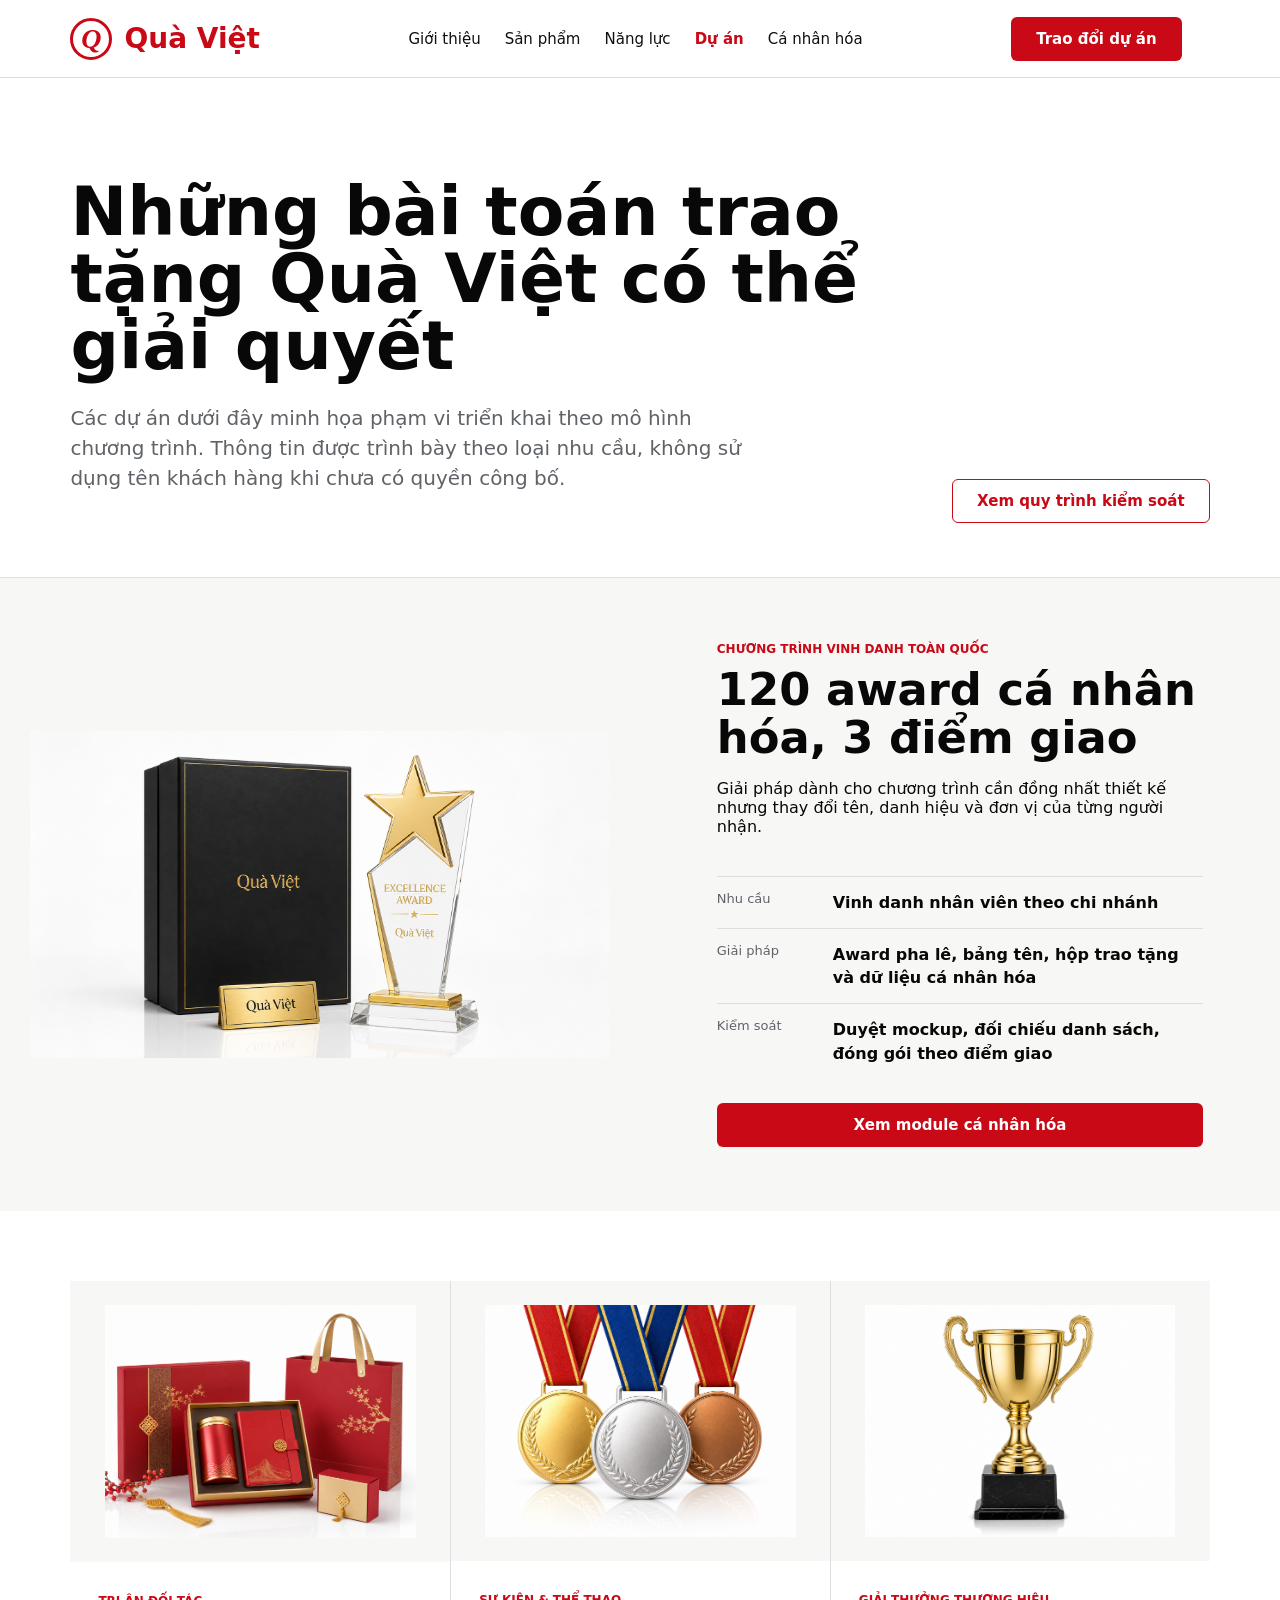
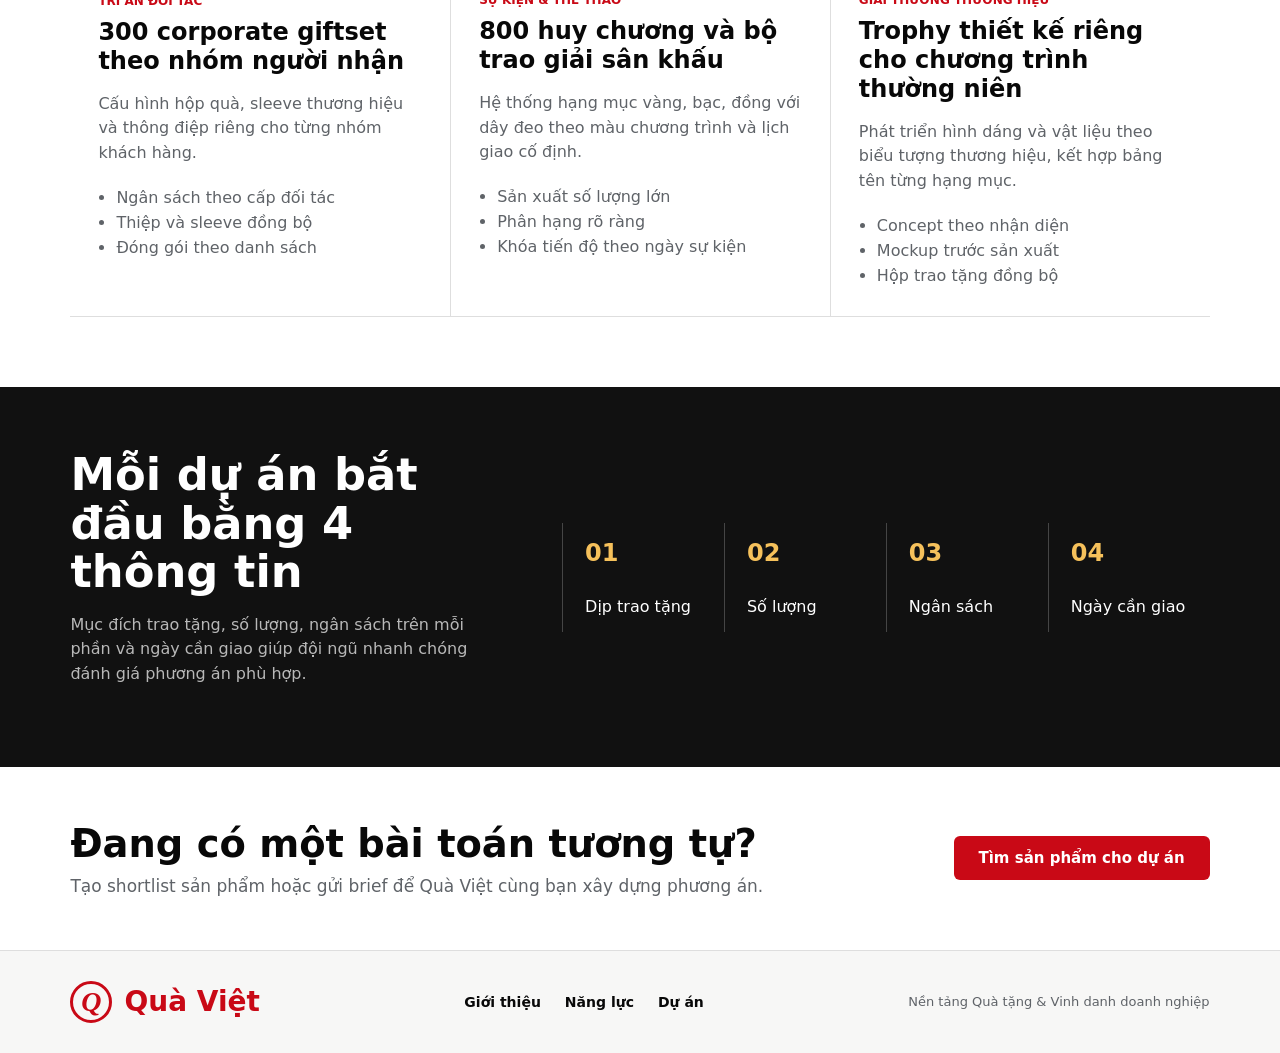
==== du-an.html @ 96c8cc63 "Launch QuaViet gift and recognition platform" ====
<!doctype html>
<html lang="vi">
  <head>
    <meta charset="UTF-8" />
    <meta name="viewport" content="width=device-width, initial-scale=1.0" />
    <title>Dự án tiêu biểu | Quà Việt</title>
    <meta name="description" content="Các mô hình dự án quà tặng và vinh danh doanh nghiệp được Quà Việt hỗ trợ từ lựa chọn sản phẩm đến cá nhân hóa và giao hàng." />
    <link rel="stylesheet" href="styles.css" />
  </head>
  <body>
    <header class="site-header brand-page-header">
      <a class="brand" href="index.html" aria-label="Trang chủ Quà Việt"><span class="brand-mark">Q</span><span>Quà Việt</span></a>
      <nav class="nav-links" aria-label="Điều hướng chính"><a href="gioi-thieu.html">Giới thiệu</a><a href="index.html#products">Sản phẩm</a><a href="nang-luc.html">Năng lực</a><a class="active" href="du-an.html">Dự án</a><a href="index.html#personalize">Cá nhân hóa</a></nav>
      <div class="header-actions"><a class="button button-primary" href="index.html#products">Trao đổi dự án</a></div>
      <button class="menu-button" type="button" aria-label="Mở menu"><span></span><span></span><span></span></button>
    </header>

    <main class="brand-page">
      <section class="projects-hero"><div><h1>Những bài toán trao tặng Quà Việt có thể giải quyết</h1><p>Các dự án dưới đây minh họa phạm vi triển khai theo mô hình chương trình. Thông tin được trình bày theo loại nhu cầu, không sử dụng tên khách hàng khi chưa có quyền công bố.</p></div><a class="button button-outline" href="nang-luc.html">Xem quy trình kiểm soát</a></section>

      <section class="featured-project">
        <div class="featured-project-media"><img src="assets/quaviet-recognition-award.png" alt="Award và giftset cho chương trình vinh danh" /></div>
        <div class="featured-project-copy"><span>Chương trình vinh danh toàn quốc</span><h2>120 award cá nhân hóa, 3 điểm giao</h2><p>Giải pháp dành cho chương trình cần đồng nhất thiết kế nhưng thay đổi tên, danh hiệu và đơn vị của từng người nhận.</p><dl><div><dt>Nhu cầu</dt><dd>Vinh danh nhân viên theo chi nhánh</dd></div><div><dt>Giải pháp</dt><dd>Award pha lê, bảng tên, hộp trao tặng và dữ liệu cá nhân hóa</dd></div><div><dt>Kiểm soát</dt><dd>Duyệt mockup, đối chiếu danh sách, đóng gói theo điểm giao</dd></div></dl><a class="button button-primary" href="index.html#personalize">Xem module cá nhân hóa</a></div>
      </section>

      <section class="project-cases">
        <article><img src="assets/product-tet-giftset.png" alt="Corporate giftset Quà Việt" /><div><span>Tri ân đối tác</span><h3>300 corporate giftset theo nhóm người nhận</h3><p>Cấu hình hộp quà, sleeve thương hiệu và thông điệp riêng cho từng nhóm khách hàng.</p><ul><li>Ngân sách theo cấp đối tác</li><li>Thiệp và sleeve đồng bộ</li><li>Đóng gói theo danh sách</li></ul></div></article>
        <article><img src="assets/product-medals.png" alt="Huy chương sự kiện Quà Việt" /><div><span>Sự kiện &amp; thể thao</span><h3>800 huy chương và bộ trao giải sân khấu</h3><p>Hệ thống hạng mục vàng, bạc, đồng với dây đeo theo màu chương trình và lịch giao cố định.</p><ul><li>Sản xuất số lượng lớn</li><li>Phân hạng rõ ràng</li><li>Khóa tiến độ theo ngày sự kiện</li></ul></div></article>
        <article><img src="assets/product-trophy.png" alt="Trophy thiết kế theo thương hiệu" /><div><span>Giải thưởng thương hiệu</span><h3>Trophy thiết kế riêng cho chương trình thường niên</h3><p>Phát triển hình dáng và vật liệu theo biểu tượng thương hiệu, kết hợp bảng tên từng hạng mục.</p><ul><li>Concept theo nhận diện</li><li>Mockup trước sản xuất</li><li>Hộp trao tặng đồng bộ</li></ul></div></article>
      </section>

      <section class="project-method"><div><h2>Mỗi dự án bắt đầu bằng 4 thông tin</h2><p>Mục đích trao tặng, số lượng, ngân sách trên mỗi phần và ngày cần giao giúp đội ngũ nhanh chóng đánh giá phương án phù hợp.</p></div><ol><li><strong>01</strong><span>Dịp trao tặng</span></li><li><strong>02</strong><span>Số lượng</span></li><li><strong>03</strong><span>Ngân sách</span></li><li><strong>04</strong><span>Ngày cần giao</span></li></ol></section>
      <section class="trust-cta"><div><h2>Đang có một bài toán tương tự?</h2><p>Tạo shortlist sản phẩm hoặc gửi brief để Quà Việt cùng bạn xây dựng phương án.</p></div><a class="button button-primary" href="index.html#products">Tìm sản phẩm cho dự án</a></section>
    </main>
    <footer class="brand-footer"><a class="brand" href="index.html"><span class="brand-mark">Q</span><span>Quà Việt</span></a><div><a href="gioi-thieu.html">Giới thiệu</a><a href="nang-luc.html">Năng lực</a><a href="du-an.html">Dự án</a></div><span>Nền tảng Quà tặng &amp; Vinh danh doanh nghiệp</span></footer>
    <script src="brand-pages.js"></script>
  </body>
</html>
---- styles.css ----
:root {
  --bg: #ffffff;
  --surface: #ffffff;
  --surface-soft: #f7f7f6;
  --ink: #080808;
  --muted: #5f6368;
  --line: #dedede;
  --line-strong: #cfcfcf;
  --red: #c90916;
  --red-dark: #a90712;
  --red-soft: #fff0f1;
  --gold: #c89327;
  --gold-soft: #fff5da;
  --shadow: 0 20px 60px rgba(21, 18, 15, 0.08);
  --radius: 8px;
  --font: Inter, ui-sans-serif, system-ui, -apple-system, BlinkMacSystemFont, "Segoe UI", sans-serif;
}

* {
  box-sizing: border-box;
}

html {
  scroll-behavior: smooth;
}

body {
  margin: 0;
  background: var(--bg);
  color: var(--ink);
  font-family: var(--font);
  overflow-x: hidden;
}

main,
section,
img {
  max-width: 100%;
}

section {
  scroll-margin-top: 92px;
}

button,
input,
select,
textarea {
  font: inherit;
}

button {
  cursor: pointer;
}

a {
  color: inherit;
  text-decoration: none;
}

svg {
  width: 20px;
  height: 20px;
  fill: none;
  stroke: currentColor;
  stroke-linecap: round;
  stroke-linejoin: round;
  stroke-width: 1.8;
}

.site-header {
  align-items: center;
  background: rgba(255, 255, 255, 0.94);
  border-bottom: 1px solid var(--line);
  display: grid;
  gap: 28px;
  grid-template-columns: auto 1fr auto auto;
  left: 0;
  min-height: 78px;
  padding: 0 5.5vw;
  position: sticky;
  right: 0;
  top: 0;
  z-index: 20;
  backdrop-filter: blur(18px);
}

.brand {
  align-items: center;
  color: var(--red);
  display: inline-flex;
  font-size: 28px;
  font-weight: 800;
  gap: 12px;
  letter-spacing: 0;
  white-space: nowrap;
}

.brand-mark {
  align-items: center;
  border: 3px solid currentColor;
  border-radius: 50%;
  display: inline-flex;
  font-family: Georgia, serif;
  font-size: 28px;
  font-style: italic;
  height: 42px;
  justify-content: center;
  line-height: 1;
  width: 42px;
}

.nav-links {
  align-items: center;
  display: flex;
  gap: 24px;
  justify-content: center;
}

.nav-links a {
  color: #101010;
  font-size: 15px;
  font-weight: 520;
  white-space: nowrap;
}

.header-actions,
.hero-actions,
.approval-actions {
  align-items: center;
  display: flex;
  gap: 14px;
}

.button {
  align-items: center;
  border: 1px solid transparent;
  border-radius: 6px;
  display: inline-flex;
  font-size: 15px;
  font-weight: 720;
  gap: 10px;
  justify-content: center;
  min-height: 44px;
  padding: 0 24px;
  transition: background 160ms ease, border-color 160ms ease, color 160ms ease, transform 160ms ease;
  white-space: nowrap;
}

.hero-actions .button {
  min-width: 170px;
}

.button:hover {
  transform: translateY(-1px);
}

.button-primary {
  background: var(--red);
  color: #fff;
}

.button-primary:hover {
  background: var(--red-dark);
}

.button-outline {
  background: #fff;
  border-color: var(--red);
  color: var(--red);
}

.button-ghost {
  background: #fff;
  border-color: var(--line);
  color: #0d0d0d;
}

.full-width {
  width: 100%;
}

.menu-button {
  background: none;
  border: 0;
  display: none;
  flex-direction: column;
  gap: 5px;
  padding: 10px;
}

.menu-button span {
  background: var(--ink);
  display: block;
  height: 2px;
  width: 23px;
}

.site-header.menu-open .menu-button span:nth-child(1) {
  transform: translateY(7px) rotate(45deg);
}

.site-header.menu-open .menu-button span:nth-child(2) {
  opacity: 0;
}

.site-header.menu-open .menu-button span:nth-child(3) {
  transform: translateY(-7px) rotate(-45deg);
}

.hero-section {
  display: grid;
  gap: 34px;
  grid-template-columns: minmax(290px, 0.88fr) minmax(360px, 0.95fr) minmax(330px, 0.72fr);
  padding: 58px 5.5vw 32px;
}

.hero-copy {
  align-self: center;
}

.brand-line {
  color: var(--red);
  display: grid;
  gap: 4px;
  margin-bottom: 18px;
}

.brand-line span {
  font-size: 14px;
  font-weight: 820;
  text-transform: uppercase;
}

.brand-line strong {
  color: #3e3e3e;
  font-size: 15px;
  font-weight: 650;
}

.hero-copy h1 {
  font-size: clamp(46px, 5.4vw, 78px);
  letter-spacing: 0;
  line-height: 0.98;
  margin: 0;
  max-width: 780px;
  overflow-wrap: break-word;
}

.hero-copy p {
  color: #4e4e4e;
  font-size: 21px;
  line-height: 1.34;
  margin: 22px 0 26px;
  max-width: 580px;
  overflow-wrap: break-word;
}

.hero-product {
  align-self: end;
  min-height: 355px;
  position: relative;
}

.hero-product::after {
  background: linear-gradient(90deg, rgba(255, 255, 255, 0), #fff 50%, rgba(255, 255, 255, 0));
  bottom: 0;
  content: "";
  height: 48px;
  left: 0;
  position: absolute;
  right: 0;
}

.hero-product img {
  display: block;
  height: 100%;
  max-height: 430px;
  object-fit: contain;
  object-position: center bottom;
  width: 100%;
}

.program-card,
.personalization-section,
.workflow,
.solution-tiles article {
  background: var(--surface);
  border: 1px solid var(--line);
  border-radius: var(--radius);
}

.program-card {
  align-self: center;
  box-shadow: var(--shadow);
  display: grid;
  gap: 14px;
  padding: 22px;
}

.program-card h2 {
  font-size: 20px;
  margin: 0 0 4px;
}

.product-browser {
  border-top: 1px solid var(--line);
  margin: 18px 0 34px;
  padding: 52px 5.5vw 18px;
}

.product-browser-header {
  align-items: start;
  display: grid;
  gap: 34px;
  grid-template-columns: minmax(320px, 1fr) minmax(300px, 0.42fr);
  margin-bottom: 22px;
  min-width: 0;
}

.product-browser h2 {
  font-size: clamp(30px, 3.3vw, 48px);
  line-height: 1.08;
  margin: 0 0 14px;
  max-width: 760px;
  overflow-wrap: anywhere;
}

.product-browser-header p {
  color: var(--muted);
  font-size: 17px;
  line-height: 1.5;
  margin: 0;
  max-width: 760px;
  overflow-wrap: anywhere;
}

.brand-cta-panel {
  background: #0f0f0f;
  border-radius: var(--radius);
  color: #fff;
  display: grid;
  gap: 12px;
  padding: 22px;
}

.brand-cta-panel strong {
  font-size: 20px;
}

.brand-cta-panel span {
  color: rgba(255, 255, 255, 0.76);
  font-size: 14px;
  line-height: 1.45;
}

.catalog-guide {
  background: #fff;
  border: 1px solid var(--line);
  border-radius: var(--radius);
  display: grid;
  gap: 20px;
  grid-template-columns: 0.75fr 1fr 0.78fr;
  margin-bottom: 18px;
  min-width: 0;
  padding: 20px;
}

.guide-copy span,
.recommendation-panel span {
  color: var(--red);
  display: block;
  font-size: 12px;
  font-weight: 820;
  margin-bottom: 8px;
  text-transform: uppercase;
}

.guide-copy h3 {
  font-size: 24px;
  line-height: 1.12;
  margin: 0 0 10px;
}

.guide-copy p,
.recommendation-panel p {
  color: var(--muted);
  line-height: 1.45;
  margin: 0;
}

.guide-form {
  align-items: end;
  display: grid;
  gap: 12px;
  grid-template-columns: repeat(3, 1fr) auto;
  min-width: 0;
}

.recommendation-panel {
  background: var(--surface-soft);
  border: 1px solid #ececec;
  border-radius: 6px;
  display: grid;
  gap: 10px;
  min-width: 0;
  padding: 16px;
}

.recommendation-panel strong {
  font-size: 18px;
  line-height: 1.2;
}

.recommend-actions {
  display: grid;
  gap: 10px;
  grid-template-columns: 1fr 1fr;
}

.catalog-strip {
  display: grid;
  gap: 12px;
  grid-template-columns: repeat(3, 1fr);
  margin-bottom: 18px;
}

.catalog-strip article {
  background: var(--surface-soft);
  border: 1px solid #ececec;
  border-radius: var(--radius);
  display: grid;
  gap: 6px;
  padding: 14px;
}

.catalog-strip span {
  color: var(--muted);
  font-size: 13px;
  line-height: 1.35;
}

.catalog-toolbar {
  align-items: center;
  display: flex;
  flex-wrap: wrap;
  gap: 10px;
  margin-bottom: 18px;
}

.catalog-search-row {
  align-items: end;
  display: grid;
  gap: 12px;
  grid-template-columns: minmax(260px, 1fr) auto;
  margin-bottom: 16px;
}

.catalog-search input {
  background: var(--surface-soft);
  font-size: 16px;
  min-height: 50px;
}

.collection-rail {
  display: grid;
  gap: 10px;
  grid-template-columns: repeat(5, minmax(160px, 1fr));
  margin-bottom: 18px;
  overflow-x: auto;
  padding-bottom: 4px;
}

.collection-button {
  background: #fff;
  border: 1px solid var(--line);
  border-radius: var(--radius);
  display: grid;
  gap: 5px;
  min-height: 74px;
  padding: 13px;
  text-align: left;
}

.collection-button strong {
  font-size: 14px;
}

.collection-button span {
  color: var(--muted);
  font-size: 12px;
  line-height: 1.3;
}

.collection-button.active {
  background: #111;
  border-color: #111;
  color: #fff;
}

.collection-button.active span {
  color: rgba(255, 255, 255, 0.72);
}

.filter-button {
  background: #fff;
  border: 1px solid var(--line);
  border-radius: 6px;
  color: #222;
  font-size: 14px;
  font-weight: 720;
  min-height: 40px;
  padding: 0 14px;
}

.filter-button.active {
  background: var(--red);
  border-color: var(--red);
  color: #fff;
}

.filter-button small {
  color: inherit;
  font-size: 11px;
  margin-left: 4px;
}

.product-layout {
  align-items: start;
  display: grid;
  gap: 18px;
  grid-template-columns: 290px 1fr;
}

.pricing-sidebar,
.product-card {
  background: var(--surface);
  border: 1px solid var(--line);
  border-radius: var(--radius);
}

.pricing-sidebar {
  display: grid;
  gap: 18px;
  padding: 20px;
  position: sticky;
  top: 96px;
}

.pricing-sidebar h3 {
  font-size: 20px;
  margin: 0;
}

.filter-sidebar-heading {
  align-items: start;
  display: flex;
  gap: 12px;
  justify-content: space-between;
}

.filter-sidebar-heading span {
  color: var(--red);
  font-size: 11px;
  font-weight: 820;
  text-transform: uppercase;
}

.filter-sidebar-heading h3 {
  margin-top: 4px;
}

.filter-sidebar-heading button {
  background: transparent;
  border: 0;
  color: var(--red);
  font-size: 12px;
  font-weight: 720;
  padding: 4px 0;
}

.filter-check {
  align-items: center;
  display: grid;
  gap: 10px;
  grid-template-columns: 20px 1fr;
}

.filter-check input {
  accent-color: var(--red);
  min-height: 18px;
  width: 18px;
}

.filter-check span {
  line-height: 1.35;
}

.catalog-results {
  min-width: 0;
}

.results-heading {
  align-items: end;
  border-bottom: 1px solid var(--line);
  display: flex;
  gap: 18px;
  justify-content: space-between;
  margin-bottom: 16px;
  padding: 0 0 14px;
}

.results-heading > div > span {
  color: var(--red);
  font-size: 12px;
  font-weight: 820;
  text-transform: uppercase;
}

.results-heading h3 {
  font-size: 22px;
  margin: 5px 0 0;
}

.results-heading > span {
  color: var(--muted);
  font-size: 12px;
  line-height: 1.4;
  max-width: 390px;
  text-align: right;
}

.empty-results {
  align-items: center;
  border: 1px dashed var(--line-strong);
  display: grid;
  gap: 10px;
  justify-items: center;
  min-height: 260px;
  padding: 32px;
  text-align: center;
}

.empty-results span {
  color: var(--muted);
  line-height: 1.45;
  max-width: 520px;
}

.price-bands {
  display: grid;
  gap: 10px;
}

.price-bands div {
  background: var(--surface-soft);
  border: 1px solid #ececec;
  border-radius: 6px;
  display: grid;
  gap: 5px;
  padding: 13px;
}

.price-bands strong {
  font-size: 14px;
}

.price-bands span {
  color: var(--muted);
  font-size: 13px;
  line-height: 1.35;
}

.product-grid {
  display: grid;
  gap: 16px;
  grid-template-columns: repeat(2, minmax(0, 1fr));
}

.product-card {
  display: grid;
  grid-template-columns: 190px 1fr;
  min-height: 286px;
  overflow: hidden;
}

.product-card[hidden] {
  display: none;
}

.product-card img {
  background:
    linear-gradient(145deg, rgba(255, 245, 218, 0.72), rgba(255, 255, 255, 0.1)),
    var(--surface-soft);
  height: 100%;
  object-fit: contain;
  object-position: center;
  padding: 18px;
  width: 100%;
}

.product-card-body {
  display: grid;
  gap: 14px;
  padding: 18px;
}

.product-card h3 {
  font-size: 20px;
  line-height: 1.16;
  margin: 0 0 8px;
}

.product-card-body > div:first-child {
  min-width: 0;
}

.product-card-body > div:first-child::before {
  background: var(--red-soft);
  border: 1px solid rgba(201, 9, 22, 0.18);
  border-radius: 999px;
  color: var(--red);
  content: attr(data-label);
  display: inline-flex;
  font-size: 11px;
  font-weight: 820;
  margin-bottom: 10px;
  padding: 5px 9px;
  text-transform: uppercase;
}

.product-card p {
  color: var(--muted);
  font-size: 14px;
  line-height: 1.45;
  margin: 0;
}

.product-card dl {
  display: grid;
  gap: 0;
  margin: 0;
}

.product-card dl div {
  border-top: 1px solid #ededed;
  display: grid;
  gap: 10px;
  grid-template-columns: 96px minmax(0, 1fr);
  min-width: 0;
  padding: 8px 0;
}

.product-card dt {
  color: var(--muted);
  font-size: 12px;
  font-weight: 720;
}

.product-card dd {
  font-size: 13px;
  font-weight: 660;
  margin: 0;
  min-width: 0;
  overflow-wrap: anywhere;
}

.product-actions {
  align-self: end;
  display: grid;
  gap: 10px;
  grid-template-columns: 1fr 1fr;
}

.shortlist-product.selected {
  background: #111;
  border-color: #111;
  color: #fff;
}

.shortlist-tray {
  align-items: center;
  background: #111;
  bottom: 18px;
  box-shadow: 0 18px 52px rgba(0, 0, 0, 0.28);
  color: #fff;
  display: flex;
  gap: 24px;
  justify-content: space-between;
  left: 50%;
  max-width: min(980px, calc(100vw - 36px));
  padding: 14px 16px 14px 20px;
  position: fixed;
  transform: translateX(-50%);
  width: 100%;
  z-index: 35;
}

.shortlist-tray[hidden] {
  display: none;
}

.shortlist-tray > div:first-child {
  display: grid;
  gap: 4px;
  min-width: 0;
}

.shortlist-tray > div:first-child > span {
  color: rgba(255, 255, 255, 0.68);
  font-size: 12px;
  overflow: hidden;
  text-overflow: ellipsis;
  white-space: nowrap;
}

.shortlist-actions {
  display: flex;
  flex: 0 0 auto;
  gap: 10px;
}

label {
  display: grid;
  gap: 8px;
}

label > span {
  align-items: center;
  color: #1e1e1e;
  display: flex;
  font-size: 14px;
  font-weight: 620;
  gap: 9px;
}

input,
select,
textarea {
  background: #fff;
  border: 1px solid var(--line);
  border-radius: 6px;
  color: var(--ink);
  min-height: 43px;
  padding: 10px 12px;
  width: 100%;
}

textarea {
  min-height: 76px;
  resize: vertical;
}

input:focus,
select:focus,
textarea:focus,
button:focus-visible {
  outline: 3px solid rgba(201, 9, 22, 0.18);
  outline-offset: 2px;
}

.personalization-section {
  margin: 0 5.5vw;
  padding: 18px;
}

.section-title {
  align-items: center;
  display: flex;
  gap: 14px;
  margin-bottom: 16px;
}

.section-title h2 {
  font-size: 20px;
  margin: 0;
}

.personalization-grid {
  display: grid;
  gap: 24px;
  grid-template-columns: minmax(280px, 0.78fr) minmax(390px, 1.1fr) minmax(280px, 0.82fr);
}

.personalization-form {
  display: grid;
  gap: 14px;
}

.upload-box {
  align-items: center;
  background: #fff;
  border: 1px solid var(--line);
  border-radius: 6px;
  color: var(--ink);
  display: grid;
  gap: 10px;
  grid-template-columns: auto 1fr auto;
  min-height: 46px;
  padding: 0 12px;
  text-align: left;
}

.upload-box small {
  color: #1455d9;
  font-weight: 720;
}

.shield-mark {
  align-items: center;
  border: 1px solid var(--gold);
  border-radius: 50%;
  color: var(--gold);
  display: inline-flex;
  font-size: 16px;
  height: 26px;
  justify-content: center;
  width: 26px;
}

.recipient-import {
  align-items: center;
  display: grid;
  gap: 10px;
  grid-template-columns: 1fr;
}

.recipient-import span {
  color: var(--muted);
  font-size: 13px;
}

.preview-panel {
  align-items: center;
  background: linear-gradient(180deg, #f6f5f3, #fff);
  border-radius: 6px;
  display: grid;
  gap: 10px;
  grid-template-columns: auto 1fr auto;
  min-height: 285px;
  overflow: hidden;
  padding: 14px 10px 10px;
  position: relative;
}

.award-preview {
  align-items: center;
  display: grid;
  justify-items: center;
  min-height: 260px;
  position: relative;
}

.award-preview img {
  height: 260px;
  max-width: 100%;
  object-fit: contain;
}

.engraving {
  background: rgba(255, 255, 255, 0.9);
  border: 1px solid rgba(200, 147, 39, 0.25);
  border-radius: 6px;
  box-shadow: 0 12px 34px rgba(0, 0, 0, 0.08);
  color: #4f3608;
  display: grid;
  font-family: Georgia, serif;
  gap: 5px;
  left: 18px;
  line-height: 1.1;
  padding: 10px 12px;
  position: absolute;
  text-align: center;
  top: 18px;
  transform: none;
  width: 170px;
}

.engraving strong {
  color: #9f761a;
  font-size: 13px;
}

.engraving span,
.engraving small {
  font-size: 10px;
}

.engraving b {
  font-size: 12px;
}

.carousel-button {
  background: #fff;
  border: 1px solid var(--line);
  border-radius: 6px;
  color: var(--ink);
  height: 32px;
  position: relative;
  width: 32px;
  z-index: 2;
}

.preview-dots {
  bottom: 12px;
  display: flex;
  gap: 8px;
  left: 50%;
  position: absolute;
  transform: translateX(-50%);
}

.preview-dots span {
  background: #d6d6d6;
  border-radius: 50%;
  height: 6px;
  width: 6px;
}

.preview-dots .active {
  background: var(--red);
}

.approval-panel {
  border-left: 1px solid var(--line);
  display: grid;
  gap: 18px;
  padding-left: 24px;
}

.approval-heading {
  align-items: center;
  display: flex;
  gap: 12px;
  justify-content: space-between;
}

.approval-heading h3 {
  font-size: 17px;
  margin: 0;
}

#approval-chip {
  background: var(--gold-soft);
  border-radius: 5px;
  color: #b05f00;
  font-size: 13px;
  font-weight: 680;
  padding: 4px 8px;
}

.timeline {
  counter-reset: step;
  display: grid;
  gap: 18px;
  list-style: none;
  margin: 0;
  padding: 0 0 0 28px;
  position: relative;
}

.timeline::before {
  background: #c7ccd2;
  bottom: 18px;
  content: "";
  left: 7px;
  position: absolute;
  top: 10px;
  width: 2px;
}

.timeline li {
  display: grid;
  gap: 4px;
  position: relative;
}

.timeline li::before {
  background: #fff;
  border: 2px solid #a7adb6;
  border-radius: 50%;
  content: "";
  height: 12px;
  left: -27px;
  position: absolute;
  top: 3px;
  width: 12px;
  z-index: 1;
}

.timeline li.done::before,
.timeline li.active::before {
  border-color: var(--gold);
}

.timeline li.approved::before {
  background: var(--red);
  border-color: var(--red);
}

.timeline strong {
  font-size: 14px;
}

.timeline span {
  color: #69707a;
  font-size: 13px;
}

.approval-actions {
  align-self: end;
  display: grid;
  grid-template-columns: 1fr 1fr;
}

.workspace-section {
  background: #f7f7f7;
  margin-top: 34px;
  padding: 54px 5.5vw;
}

.workspace-header {
  align-items: end;
  display: grid;
  gap: 24px;
  grid-template-columns: 1fr auto;
  margin-bottom: 20px;
}

.workspace-header span {
  color: var(--red);
  display: block;
  font-size: 13px;
  font-weight: 820;
  margin-bottom: 8px;
  text-transform: uppercase;
}

.workspace-header h2 {
  font-size: clamp(30px, 3.1vw, 46px);
  line-height: 1.08;
  margin: 0 0 12px;
  max-width: 850px;
}

.workspace-header p {
  color: var(--muted);
  font-size: 16px;
  line-height: 1.5;
  margin: 0;
  max-width: 780px;
}

.workspace-actions {
  display: flex;
  gap: 12px;
}

.workspace-tabs {
  background: #fff;
  border: 1px solid var(--line);
  border-radius: var(--radius) var(--radius) 0 0;
  display: flex;
  gap: 0;
  overflow-x: auto;
}

.workspace-tab {
  background: transparent;
  border: 0;
  border-right: 1px solid var(--line);
  color: #333;
  flex: 0 0 auto;
  font-size: 14px;
  font-weight: 760;
  min-height: 48px;
  padding: 0 18px;
}

.workspace-tab.active {
  background: var(--red);
  color: #fff;
}

.workspace-panels {
  background: #fff;
  border: 1px solid var(--line);
  border-top: 0;
  border-radius: 0 0 var(--radius) var(--radius);
  padding: 20px;
}

.workspace-panel {
  display: none;
}

.workspace-panel.active {
  display: block;
}

.metric-row {
  display: grid;
  gap: 14px;
  grid-template-columns: repeat(4, 1fr);
  margin-bottom: 18px;
}

.metric-row article,
.program-summary,
.saved-programs,
.builder-form,
.builder-result,
.approval-board article {
  background: #fff;
  border: 1px solid var(--line);
  border-radius: var(--radius);
}

.metric-row article {
  display: grid;
  gap: 8px;
  padding: 16px;
}

.metric-row span,
.metric-row small {
  color: var(--muted);
  font-size: 13px;
}

.metric-row strong {
  font-size: 22px;
  line-height: 1.1;
}

.dashboard-grid {
  display: grid;
  gap: 16px;
  grid-template-columns: 1fr 0.9fr;
}

.program-summary,
.saved-programs {
  padding: 18px;
}

.program-summary h3,
.saved-programs h3,
.builder-form h3,
.builder-result h3,
.recipient-toolbar h3,
.approval-board h3 {
  font-size: 20px;
  margin: 0 0 14px;
}

.summary-line {
  align-items: center;
  display: flex;
  gap: 12px;
  justify-content: space-between;
}

.summary-line span {
  font-weight: 760;
}

.progress-track {
  background: #ececec;
  border-radius: 999px;
  height: 8px;
  margin: 16px 0;
  overflow: hidden;
}

.progress-track span {
  background: var(--red);
  display: block;
  height: 100%;
}

.program-summary ol {
  display: grid;
  gap: 10px;
  margin: 0;
  padding-left: 20px;
}

.program-summary li {
  color: var(--muted);
}

.program-summary li.done {
  color: #1c7c31;
  font-weight: 720;
}

.saved-programs {
  display: grid;
  gap: 10px;
}

.saved-program {
  background: var(--surface-soft);
  border: 1px solid #ebebeb;
  border-radius: 6px;
  display: grid;
  gap: 6px;
  padding: 13px;
  text-align: left;
}

.saved-program strong {
  font-size: 15px;
}

.saved-program span {
  color: var(--muted);
  font-size: 13px;
  line-height: 1.35;
}

.builder-grid {
  display: grid;
  gap: 18px;
  grid-template-columns: 1fr 0.55fr;
}

.builder-form,
.builder-result {
  display: grid;
  gap: 14px;
  padding: 18px;
}

.builder-result {
  align-content: start;
  background: #111;
  color: #fff;
}

.builder-result strong {
  font-size: clamp(28px, 3vw, 42px);
  line-height: 1.05;
}

.builder-result span,
.builder-result p {
  color: rgba(255, 255, 255, 0.75);
  line-height: 1.45;
  margin: 0;
}

.recipient-toolbar {
  align-items: end;
  display: flex;
  gap: 18px;
  justify-content: space-between;
  margin-bottom: 16px;
}

.recipient-toolbar p,
.workspace-note {
  color: var(--muted);
  margin: 0;
}

.recipient-table {
  border: 1px solid var(--line);
  border-radius: var(--radius);
  overflow: hidden;
}

.recipient-table [role="row"] {
  display: grid;
  gap: 12px;
  grid-template-columns: 1fr 1fr 1.2fr 0.75fr;
  min-width: 760px;
}

.recipient-table [role="row"] > * {
  border-bottom: 1px solid var(--line);
  padding: 13px 14px;
}

.recipient-table [role="row"]:first-child {
  background: var(--surface-soft);
}

.recipient-table [role="row"]:last-child > * {
  border-bottom: 0;
}

.status-ok {
  color: #1c7c31;
  font-weight: 760;
}

.status-warn {
  color: #bf6400;
  font-weight: 760;
}

.workspace-note {
  font-size: 13px;
  margin-top: 12px;
}

.approval-board {
  display: grid;
  gap: 16px;
  grid-template-columns: repeat(3, 1fr);
}

.approval-board article {
  padding: 18px;
}

.approval-board ul {
  display: grid;
  gap: 10px;
  list-style: none;
  margin: 0;
  padding: 0;
}

.approval-board li {
  background: var(--surface-soft);
  border: 1px solid #ebebeb;
  border-radius: 6px;
  display: grid;
  gap: 5px;
  padding: 12px;
}

.approval-board li span {
  color: var(--muted);
  font-size: 13px;
}

.case-production-section {
  display: grid;
  gap: 0;
  grid-template-columns: 1.05fr 0.95fr;
}

.case-column,
.production-column {
  padding: 56px 5.5vw;
}

.case-column {
  background: #fff;
}

.production-column {
  background: #161616;
  color: #fff;
}

.case-column > span,
.production-column > span {
  color: var(--red);
  display: block;
  font-size: 13px;
  font-weight: 820;
  margin-bottom: 10px;
  text-transform: uppercase;
}

.production-column > span {
  color: #f6c15b;
}

.case-production-section h2 {
  font-size: clamp(28px, 3vw, 44px);
  line-height: 1.08;
  margin: 0 0 22px;
}

.case-list,
.production-steps {
  display: grid;
  gap: 12px;
}

.case-list article,
.production-steps article {
  border-radius: var(--radius);
  display: grid;
  gap: 8px;
  padding: 16px;
}

.case-list article {
  background: var(--surface-soft);
  border: 1px solid var(--line);
}

.production-steps article {
  background: rgba(255, 255, 255, 0.08);
  border: 1px solid rgba(255, 255, 255, 0.14);
}

.case-list p,
.production-steps p {
  color: var(--muted);
  line-height: 1.45;
  margin: 0;
}

.production-steps p {
  color: rgba(255, 255, 255, 0.72);
}

.case-list small {
  color: #8a6a19;
  font-weight: 720;
}

.production-steps strong {
  color: #f6c15b;
  font-size: 24px;
}

.workflow {
  display: grid;
  gap: 0;
  grid-template-columns: repeat(5, 1fr);
  margin: 10px 5.5vw 0;
  overflow: hidden;
}

.workflow article {
  align-items: center;
  display: grid;
  gap: 8px 14px;
  grid-template-columns: auto 1fr;
  min-height: 92px;
  padding: 18px 20px;
  position: relative;
}

.workflow article + article {
  border-left: 1px solid var(--line);
}

.workflow article::after {
  color: #1a1a1a;
  content: "→";
  font-size: 30px;
  position: absolute;
  right: 16px;
  top: 31px;
}

.workflow article:last-child::after {
  content: "";
}

.workflow span {
  align-items: center;
  background: var(--surface-soft);
  border-radius: 50%;
  color: var(--muted);
  display: inline-flex;
  font-size: 12px;
  font-weight: 760;
  height: 24px;
  justify-content: center;
  width: 24px;
}

.workflow svg {
  background: var(--red-soft);
  border-radius: 50%;
  color: var(--red);
  grid-row: span 2;
  height: 54px;
  padding: 15px;
  width: 54px;
}

.workflow h3 {
  font-size: 15px;
  margin: 0;
}

.workflow p {
  color: var(--muted);
  font-size: 13px;
  line-height: 1.25;
  margin: 0;
  max-width: 150px;
}

.solutions-section {
  align-items: start;
  background: #f7f7f7;
  display: grid;
  gap: 34px;
  grid-template-columns: 0.78fr 1.45fr;
  margin-top: 34px;
  padding: 54px 5.5vw;
}

.solutions-section h2 {
  font-size: clamp(30px, 3vw, 44px);
  line-height: 1.08;
  margin: 0 0 18px;
}

.solutions-section p {
  color: var(--muted);
  line-height: 1.55;
  margin: 0;
}

.conversion-band {
  align-items: center;
  background: #111;
  color: #fff;
  display: grid;
  gap: 24px;
  grid-template-columns: 1fr auto;
  margin: 0;
  padding: 38px 5.5vw;
}

.conversion-band strong {
  display: block;
  font-size: clamp(24px, 2.5vw, 36px);
  line-height: 1.12;
  margin-bottom: 10px;
}

.conversion-band p {
  color: rgba(255, 255, 255, 0.76);
  line-height: 1.5;
  margin: 0;
  max-width: 760px;
}

.conversion-actions {
  display: flex;
  gap: 12px;
}

.conversion-band .button-outline {
  background: transparent;
  border-color: rgba(255, 255, 255, 0.45);
  color: #fff;
}

.solution-tiles {
  display: grid;
  gap: 16px;
  grid-template-columns: repeat(4, 1fr);
}

.solution-tiles article {
  overflow: hidden;
}

.solution-tiles img {
  aspect-ratio: 1.3;
  display: block;
  object-fit: cover;
  object-position: center;
  width: 100%;
}

.solution-tiles h3 {
  font-size: 16px;
  margin: 14px 14px 8px;
}

.solution-tiles p {
  font-size: 13px;
  line-height: 1.38;
  margin: 0 14px 16px;
}

.site-footer {
  align-items: center;
  border-top: 1px solid var(--line);
  color: var(--muted);
  display: flex;
  gap: 18px;
  justify-content: center;
  min-height: 86px;
  padding: 24px 5.5vw;
}

.site-footer strong {
  color: var(--red);
}

.site-footer a {
  color: var(--ink);
  font-weight: 650;
}

.quote-drawer {
  background: rgba(0, 0, 0, 0.38);
  bottom: 0;
  display: none;
  justify-content: end;
  left: 0;
  position: fixed;
  right: 0;
  top: 0;
  z-index: 40;
}

.product-detail-drawer {
  background: rgba(0, 0, 0, 0.42);
  bottom: 0;
  display: none;
  justify-content: end;
  left: 0;
  position: fixed;
  right: 0;
  top: 0;
  z-index: 42;
}

.product-detail-drawer.open {
  display: flex;
}

.product-detail-panel {
  background: #fff;
  box-shadow: -24px 0 60px rgba(0, 0, 0, 0.24);
  max-width: 860px;
  overflow-y: auto;
  padding: 34px;
  position: relative;
  width: min(100%, 860px);
}

.detail-hero {
  display: grid;
  gap: 24px;
  grid-template-columns: 0.82fr 1fr;
  margin-bottom: 24px;
}

.detail-hero img {
  background: var(--surface-soft);
  border: 1px solid var(--line);
  border-radius: var(--radius);
  display: block;
  height: 100%;
  max-height: 360px;
  object-fit: cover;
  object-position: center;
  width: 100%;
}

#detail-category {
  color: var(--red);
  display: block;
  font-size: 13px;
  font-weight: 820;
  margin-bottom: 10px;
  text-transform: uppercase;
}

.detail-hero h2 {
  font-size: clamp(32px, 3vw, 46px);
  line-height: 1.05;
  margin: 0 0 14px;
}

.detail-hero p {
  color: var(--muted);
  font-size: 17px;
  line-height: 1.5;
  margin: 0 0 18px;
}

.detail-cta-row {
  display: flex;
  gap: 12px;
  flex-wrap: wrap;
}

.detail-grid {
  display: grid;
  gap: 16px;
  grid-template-columns: repeat(2, 1fr);
}

.detail-grid section {
  background: #fff;
  border: 1px solid var(--line);
  border-radius: var(--radius);
  padding: 18px;
}

.detail-grid h3 {
  font-size: 20px;
  margin: 0 0 12px;
}

.detail-grid ul {
  display: grid;
  gap: 9px;
  margin: 0;
  padding-left: 20px;
}

.detail-grid li,
.detail-sales-card p {
  color: var(--muted);
  line-height: 1.45;
}

.detail-specs {
  display: grid;
  gap: 10px;
  margin: 0;
}

.detail-specs div {
  display: grid;
  gap: 8px;
  grid-template-columns: 105px 1fr;
}

.detail-specs dt {
  color: var(--muted);
  font-size: 13px;
  font-weight: 740;
}

.detail-specs dd {
  font-weight: 720;
  margin: 0;
}

.detail-sales-card {
  background: #111 !important;
  color: #fff;
}

.detail-sales-card p {
  color: rgba(255, 255, 255, 0.74);
  margin: 0 0 16px;
}

.quote-drawer.open {
  display: flex;
}

.quote-drawer-panel {
  background: #fff;
  box-shadow: -24px 0 60px rgba(0, 0, 0, 0.2);
  display: grid;
  gap: 18px;
  max-width: 460px;
  overflow-y: auto;
  padding: 34px;
  position: relative;
  width: min(100%, 460px);
}

.quote-drawer-panel > span {
  color: var(--red);
  font-size: 13px;
  font-weight: 820;
  text-transform: uppercase;
}

.quote-drawer-panel h2 {
  font-size: 30px;
  line-height: 1.08;
  margin: 0;
}

.quote-form {
  display: grid;
  gap: 14px;
}

.drawer-close {
  align-items: center;
  background: #fff;
  border: 1px solid var(--line);
  border-radius: 50%;
  color: var(--ink);
  display: inline-flex;
  font-size: 24px;
  height: 38px;
  justify-content: center;
  position: absolute;
  right: 18px;
  top: 18px;
  width: 38px;
}

@media (max-width: 1180px) {
  .site-header {
    grid-template-columns: auto 1fr auto;
  }

  .nav-links {
    display: none;
  }

  .site-header.menu-open .nav-links {
    background: #fff;
    border-bottom: 1px solid var(--line);
    box-shadow: var(--shadow);
    display: grid;
    gap: 0;
    grid-column: 1 / -1;
    left: 0;
    position: absolute;
    right: 0;
    top: 70px;
  }

  .site-header.menu-open .nav-links a {
    border-top: 1px solid var(--line);
    padding: 15px 5.5vw;
  }

  .menu-button {
    display: flex;
  }

  .hero-section {
    grid-template-columns: 1fr 0.88fr;
  }

  .program-card {
    grid-column: 1 / -1;
  }

  .personalization-grid {
    grid-template-columns: 0.85fr 1.15fr;
  }

  .product-browser-header,
  .product-layout,
  .catalog-guide,
  .workspace-header,
  .dashboard-grid,
  .builder-grid {
    grid-template-columns: 1fr;
  }

  .guide-form,
  .catalog-strip {
    grid-template-columns: repeat(2, 1fr);
  }

  .pricing-sidebar {
    position: static;
  }

  .approval-panel {
    border-left: 0;
    border-top: 1px solid var(--line);
    grid-column: 1 / -1;
    padding: 20px 0 0;
  }

  .workflow,
  .solution-tiles,
  .product-grid,
  .metric-row,
  .approval-board {
    grid-template-columns: repeat(2, 1fr);
  }

  .product-card {
    grid-template-columns: 1fr;
  }

  .product-card img {
    aspect-ratio: 1.8;
    height: auto;
  }

  .workflow article:nth-child(3) {
    border-left: 0;
  }

  .solutions-section {
    grid-template-columns: 1fr;
  }

  .conversion-band {
    grid-template-columns: 1fr;
  }

  .case-production-section {
    grid-template-columns: 1fr;
  }
}

@media (max-width: 760px) {
  .site-header {
    gap: 14px;
    min-height: 70px;
    padding: 0 18px;
  }

  .brand {
    font-size: 22px;
  }

  .brand-mark {
    font-size: 22px;
    height: 34px;
    width: 34px;
  }

  .header-actions {
    display: none;
  }

  .hero-section {
    gap: 24px;
    grid-template-columns: 1fr;
    overflow: hidden;
    padding: 38px 18px 24px;
  }

  .hero-copy,
  .hero-copy p {
    min-width: 0;
    width: 100%;
  }

  .hero-copy h1 {
    max-width: calc(100vw - 36px);
  }

  .hero-copy h1 {
    font-size: 37px;
    line-height: 1.05;
  }

  .hero-copy p {
    font-size: 16px;
    max-width: min(320px, calc(100vw - 36px));
  }

  .hero-actions,
  .approval-actions {
    align-items: stretch;
    flex-direction: column;
  }

  .hero-actions {
    max-width: calc(100vw - 36px);
    width: 100%;
  }

  .hero-actions .button,
  .approval-actions .button {
    min-width: 0;
    width: 100%;
  }

  .hero-actions .button {
    align-self: flex-start;
    width: min(340px, calc(100vw - 36px));
  }

  .hero-product {
    min-height: 240px;
  }

  .personalization-section,
  .workflow,
  .product-browser,
  .workspace-section {
    margin-left: 18px;
    margin-right: 18px;
  }

  .product-browser {
    max-width: calc(100vw - 36px);
    overflow: hidden;
    width: calc(100vw - 36px);
  }

  .catalog-search-row {
    align-items: stretch;
    grid-template-columns: 1fr;
  }

  .collection-rail {
    grid-template-columns: repeat(5, 210px);
  }

  .pricing-sidebar {
    display: none;
  }

  .pricing-sidebar.mobile-open {
    display: grid;
  }

  .results-heading {
    align-items: start;
    flex-direction: column;
  }

  .results-heading > span {
    text-align: left;
  }

  .shortlist-tray {
    align-items: stretch;
    bottom: 10px;
    flex-direction: column;
    gap: 10px;
    padding: 14px;
  }

  .shortlist-actions {
    display: grid;
    grid-template-columns: 0.75fr 1.25fr;
  }

  .workspace-section {
    padding: 36px 0;
  }

  .workspace-header {
    align-items: start;
  }

  .workspace-actions,
  .recipient-toolbar {
    align-items: stretch;
    flex-direction: column;
  }

  .workspace-actions .button,
  .recipient-toolbar .button {
    width: min(340px, calc(100vw - 36px));
  }

  .product-browser {
    padding: 36px 0 8px;
  }

  .product-browser-header {
    gap: 18px;
  }

  .product-browser h2,
  .product-browser-header p,
  .guide-copy h3,
  .guide-copy p,
  .recommendation-panel strong,
  .recommendation-panel p {
    max-width: 100%;
    overflow-wrap: anywhere;
  }

  .brand-line {
    margin-bottom: 14px;
  }

  .brand-line strong {
    font-size: 13px;
    line-height: 1.35;
  }

  .personalization-grid,
  .workflow,
  .solution-tiles,
  .product-grid,
  .metric-row,
  .approval-board,
  .guide-form,
  .catalog-strip,
  .recommend-actions {
    grid-template-columns: 1fr;
  }

  .workspace-panels {
    padding: 14px;
  }

  .recipient-table {
    overflow-x: auto;
  }

  .catalog-toolbar {
    flex-wrap: nowrap;
    margin-left: -18px;
    margin-right: -18px;
    overflow-x: auto;
    padding: 0 18px 6px;
  }

  .filter-button {
    flex: 0 0 auto;
  }

  .product-card dl div,
  .product-actions {
    grid-template-columns: 1fr;
  }

  .detail-hero,
  .detail-grid {
    grid-template-columns: 1fr;
  }

  .preview-panel {
    min-height: 245px;
  }

  .award-preview img {
    height: 230px;
  }

  .approval-actions {
    display: flex;
  }

  .workflow article + article {
    border-left: 0;
    border-top: 1px solid var(--line);
  }

  .workflow article::after {
    content: "";
  }

  .solutions-section {
    padding: 42px 18px;
  }

  .conversion-band {
    padding: 34px 18px;
  }

  .case-column,
  .production-column {
    padding: 42px 18px;
  }

  .conversion-actions {
    align-items: stretch;
    flex-direction: column;
  }

  .conversion-actions .button {
    width: min(340px, calc(100vw - 36px));
  }

  .site-footer {
    align-items: flex-start;
    flex-direction: column;
  }

  .quote-drawer-panel {
    max-width: none;
    padding: 30px 18px;
    width: 100%;
  }

  .product-detail-panel {
    max-width: none;
    padding: 30px 18px;
    width: 100%;
  }

  .detail-cta-row .button {
    width: min(340px, calc(100vw - 36px));
  }
}

/* QuaViet brand and trust pages */
.brand-page-header .nav-links a.active {
  color: var(--red);
  font-weight: 780;
}

.brand-page {
  overflow: hidden;
}

.brand-hero,
.capability-hero,
.projects-hero {
  min-height: 560px;
  padding: 72px 5.5vw 54px;
}

.brand-hero {
  align-items: center;
  display: grid;
  gap: 56px;
  grid-template-columns: minmax(320px, 0.9fr) minmax(380px, 1.1fr);
}

.brand-hero-copy h1,
.capability-hero h1,
.projects-hero h1 {
  font-size: clamp(44px, 5.3vw, 76px);
  line-height: 0.99;
  margin: 0;
  max-width: 900px;
}

.brand-hero-copy > p,
.capability-hero > div > p,
.projects-hero p {
  color: var(--muted);
  font-size: 20px;
  line-height: 1.5;
  margin: 24px 0 30px;
  max-width: 700px;
}

.brand-hero-media {
  align-items: end;
  background: var(--surface-soft);
  display: flex;
  min-height: 440px;
  overflow: hidden;
}

.brand-hero-media img {
  height: 430px;
  object-fit: contain;
  width: 100%;
}

.trust-intro {
  align-items: start;
  border-bottom: 1px solid var(--line);
  border-top: 1px solid var(--line);
  display: grid;
  gap: 60px;
  grid-template-columns: 1fr 0.9fr;
  padding: 54px 5.5vw;
}

.trust-intro span,
.section-heading > span,
.featured-project-copy > span,
.project-cases article > div > span {
  color: var(--red);
  display: block;
  font-size: 12px;
  font-weight: 820;
  margin-bottom: 10px;
  text-transform: uppercase;
}

.trust-intro h2,
.brand-story-band h2,
.section-heading h2,
.quality-copy h2,
.featured-project h2,
.project-method h2 {
  font-size: clamp(30px, 3.5vw, 52px);
  line-height: 1.08;
  margin: 0;
}

.trust-intro > p {
  color: var(--muted);
  font-size: 18px;
  line-height: 1.6;
  margin: 20px 0 0;
}

.trust-principles {
  display: grid;
  grid-template-columns: repeat(3, 1fr);
  padding: 0 5.5vw 70px;
}

.trust-principles article {
  border-bottom: 1px solid var(--line);
  padding: 42px 36px 42px 0;
}

.trust-principles article + article {
  border-left: 1px solid var(--line);
  padding-left: 36px;
}

.trust-principles strong,
.process-ledger > article > strong {
  color: var(--red);
  font-size: 28px;
}

.trust-principles h3 {
  font-size: 22px;
  line-height: 1.22;
  margin: 40px 0 12px;
}

.trust-principles p,
.story-copy p,
.section-heading p,
.quality-list p,
.project-cases p,
.project-cases li,
.project-method p {
  color: var(--muted);
  line-height: 1.55;
}

.brand-story-band,
.quality-grid,
.featured-project {
  align-items: stretch;
  display: grid;
  grid-template-columns: 1fr 1fr;
}

.brand-story-band {
  background: #111;
  color: #fff;
}

.story-media,
.quality-media,
.featured-project-media {
  align-items: center;
  display: flex;
  justify-content: center;
  min-height: 520px;
  overflow: hidden;
}

.story-media {
  background: #f2f2f2;
}

.story-media img,
.quality-media img,
.featured-project-media img {
  height: 460px;
  object-fit: contain;
  padding: 30px;
  width: 100%;
}

.story-copy,
.quality-copy,
.featured-project-copy {
  align-content: center;
  display: grid;
  padding: 64px 6vw;
}

.story-copy p {
  color: rgba(255, 255, 255, 0.72);
  font-size: 17px;
  margin: 20px 0 0;
}

.text-link,
.evidence-note a {
  color: var(--red);
  font-weight: 760;
  margin-top: 24px;
}

.story-copy .text-link {
  color: #f6c15b;
}

.trust-cta {
  align-items: center;
  display: grid;
  gap: 30px;
  grid-template-columns: 1fr auto;
  padding: 54px 5.5vw;
}

.trust-cta h2 {
  font-size: clamp(28px, 3vw, 44px);
  margin: 0 0 10px;
}

.trust-cta p {
  color: var(--muted);
  font-size: 17px;
  margin: 0;
}

.brand-footer {
  align-items: center;
  background: var(--surface-soft);
  border-top: 1px solid var(--line);
  display: grid;
  gap: 26px;
  grid-template-columns: auto 1fr auto;
  padding: 30px 5.5vw;
}

.brand-footer > div {
  display: flex;
  gap: 24px;
  justify-content: center;
}

.brand-footer > div a {
  font-size: 14px;
  font-weight: 680;
}

.brand-footer > span {
  color: var(--muted);
  font-size: 13px;
}

.capability-hero {
  align-items: center;
  display: grid;
  gap: 70px;
  grid-template-columns: 1fr 0.7fr;
}

.capability-summary {
  background: #111;
  color: #fff;
  padding: 30px;
}

.capability-summary > strong {
  color: #f6c15b;
  display: block;
  font-size: 13px;
  margin-bottom: 18px;
  text-transform: uppercase;
}

.capability-summary dl {
  margin: 0;
}

.capability-summary dl div {
  border-top: 1px solid rgba(255, 255, 255, 0.16);
  display: grid;
  gap: 12px;
  grid-template-columns: 100px 1fr;
  padding: 18px 0;
}

.capability-summary dt {
  color: rgba(255, 255, 255, 0.58);
  font-size: 13px;
}

.capability-summary dd {
  font-weight: 680;
  line-height: 1.45;
  margin: 0;
}

.process-section {
  background: var(--surface-soft);
  display: grid;
  gap: 70px;
  grid-template-columns: 0.65fr 1.35fr;
  padding: 70px 5.5vw;
}

.section-heading p {
  font-size: 17px;
}

.process-ledger {
  background: #fff;
  border-top: 1px solid var(--line);
}

.process-ledger article {
  align-items: center;
  border-bottom: 1px solid var(--line);
  display: grid;
  gap: 24px;
  grid-template-columns: 54px 1fr 190px;
  padding: 22px 0;
}

.process-ledger h3 {
  font-size: 18px;
  margin: 0 0 5px;
}

.process-ledger p {
  color: var(--muted);
  line-height: 1.45;
  margin: 0;
}

.process-ledger article > span {
  color: #8a6a19;
  font-size: 13px;
  font-weight: 720;
}

.quality-media {
  background: #fff5da;
}

.quality-copy {
  background: #fff;
}

.quality-list {
  margin-top: 28px;
}

.quality-list article {
  border-top: 1px solid var(--line);
  padding: 18px 0;
}

.quality-list h3 {
  font-size: 18px;
  margin: 0 0 7px;
}

.quality-list p {
  margin: 0;
}

.evidence-note {
  align-items: center;
  border-bottom: 1px solid var(--line);
  border-top: 1px solid var(--line);
  display: grid;
  gap: 24px;
  grid-template-columns: 180px 1fr auto;
  padding: 28px 5.5vw;
}

.evidence-note p {
  color: var(--muted);
  line-height: 1.5;
  margin: 0;
}

.evidence-note a {
  margin: 0;
}

.projects-hero {
  align-items: end;
  border-bottom: 1px solid var(--line);
  display: grid;
  gap: 40px;
  grid-template-columns: 1fr auto;
  min-height: 500px;
}

.featured-project {
  background: var(--surface-soft);
}

.featured-project-media {
  min-height: 600px;
}

.featured-project-copy dl {
  margin: 24px 0;
}

.featured-project-copy dl div {
  border-top: 1px solid var(--line);
  display: grid;
  gap: 16px;
  grid-template-columns: 100px 1fr;
  padding: 14px 0;
}

.featured-project-copy dt {
  color: var(--muted);
  font-size: 13px;
}

.featured-project-copy dd {
  font-weight: 680;
  line-height: 1.45;
  margin: 0;
}

.project-cases {
  display: grid;
  gap: 0;
  grid-template-columns: repeat(3, 1fr);
  padding: 70px 5.5vw;
}

.project-cases article {
  border-bottom: 1px solid var(--line);
  min-width: 0;
}

.project-cases article + article {
  border-left: 1px solid var(--line);
}

.project-cases img {
  aspect-ratio: 1.35;
  background: var(--surface-soft);
  object-fit: contain;
  padding: 24px;
  width: 100%;
}

.project-cases article > div {
  padding: 28px;
}

.project-cases h3 {
  font-size: 24px;
  line-height: 1.2;
  margin: 0;
}

.project-cases ul {
  margin: 20px 0 0;
  padding-left: 18px;
}

.project-method {
  align-items: center;
  background: #111;
  color: #fff;
  display: grid;
  gap: 60px;
  grid-template-columns: 0.8fr 1.2fr;
  padding: 64px 5.5vw;
}

.project-method p {
  color: rgba(255, 255, 255, 0.7);
}

.project-method ol {
  display: grid;
  grid-template-columns: repeat(4, 1fr);
  list-style: none;
  margin: 0;
  padding: 0;
}

.project-method li {
  border-left: 1px solid rgba(255, 255, 255, 0.22);
  display: grid;
  gap: 30px;
  padding: 16px 22px;
}

.project-method li strong {
  color: #f6c15b;
  font-size: 24px;
}

@media (max-width: 980px) {
  .brand-hero,
  .capability-hero,
  .projects-hero,
  .trust-intro,
  .process-section,
  .project-method {
    grid-template-columns: 1fr;
  }

  .trust-principles,
  .project-cases {
    grid-template-columns: 1fr;
  }

  .trust-principles article + article,
  .project-cases article + article {
    border-left: 0;
    padding-left: 0;
  }

  .project-cases article + article {
    border-top: 1px solid var(--line);
  }

  .project-cases article {
    display: grid;
    grid-template-columns: 0.75fr 1.25fr;
  }

  .evidence-note,
  .brand-footer {
    grid-template-columns: 1fr;
  }

  .brand-footer > div {
    justify-content: start;
  }
}

@media (max-width: 760px) {
  .brand-hero,
  .capability-hero,
  .projects-hero {
    gap: 32px;
    min-height: 0;
    padding: 44px 18px 36px;
  }

  .brand-hero-copy h1,
  .capability-hero h1,
  .projects-hero h1 {
    font-size: 38px;
    line-height: 1.05;
  }

  .brand-hero-copy > p,
  .capability-hero > div > p,
  .projects-hero p {
    font-size: 17px;
  }

  .brand-hero-media,
  .story-media,
  .quality-media,
  .featured-project-media {
    min-height: 310px;
  }

  .brand-hero-media img,
  .story-media img,
  .quality-media img,
  .featured-project-media img {
    height: 300px;
    padding: 18px;
  }

  .trust-intro,
  .trust-principles,
  .process-section,
  .project-cases,
  .project-method,
  .trust-cta,
  .evidence-note {
    padding-left: 18px;
    padding-right: 18px;
  }

  .trust-intro,
  .process-section {
    gap: 30px;
    padding-bottom: 42px;
    padding-top: 42px;
  }

  .trust-principles {
    padding-bottom: 44px;
  }

  .trust-principles article,
  .trust-principles article + article {
    padding: 28px 0;
  }

  .trust-principles h3 {
    margin-top: 24px;
  }

  .brand-story-band,
  .quality-grid,
  .featured-project,
  .project-cases article {
    grid-template-columns: 1fr;
  }

  .story-copy,
  .quality-copy,
  .featured-project-copy,
  .project-cases article > div {
    padding: 38px 18px;
  }

  .trust-cta {
    align-items: stretch;
    grid-template-columns: 1fr;
    padding-bottom: 42px;
    padding-top: 42px;
  }

  .process-ledger article {
    align-items: start;
    gap: 10px 14px;
    grid-template-columns: 42px 1fr;
  }

  .process-ledger article > span {
    grid-column: 2;
  }

  .evidence-note {
    grid-template-columns: 1fr;
  }

  .project-cases {
    padding-bottom: 42px;
    padding-top: 42px;
  }

  .project-method ol {
    grid-template-columns: repeat(2, 1fr);
  }

  .brand-footer {
    align-items: start;
    padding: 28px 18px;
  }

  .brand-footer > div {
    flex-wrap: wrap;
    gap: 14px 20px;
  }
}
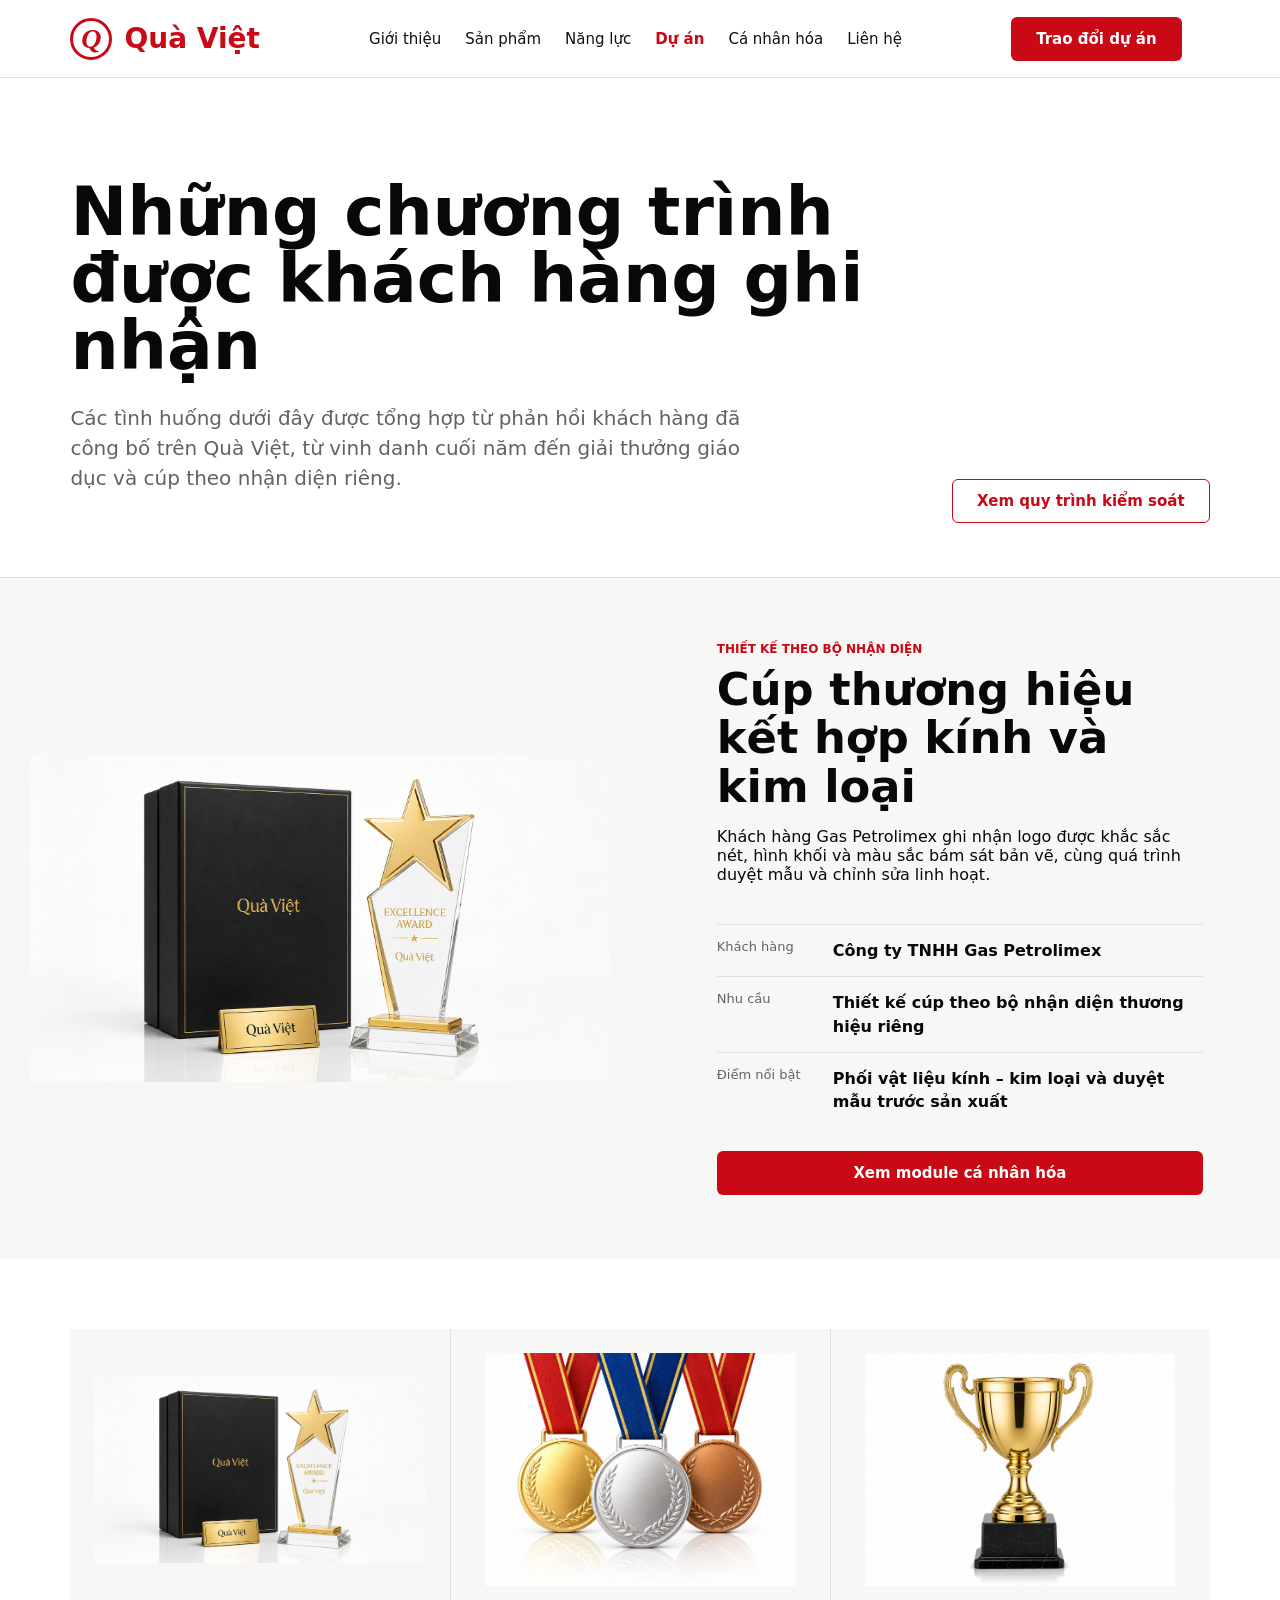
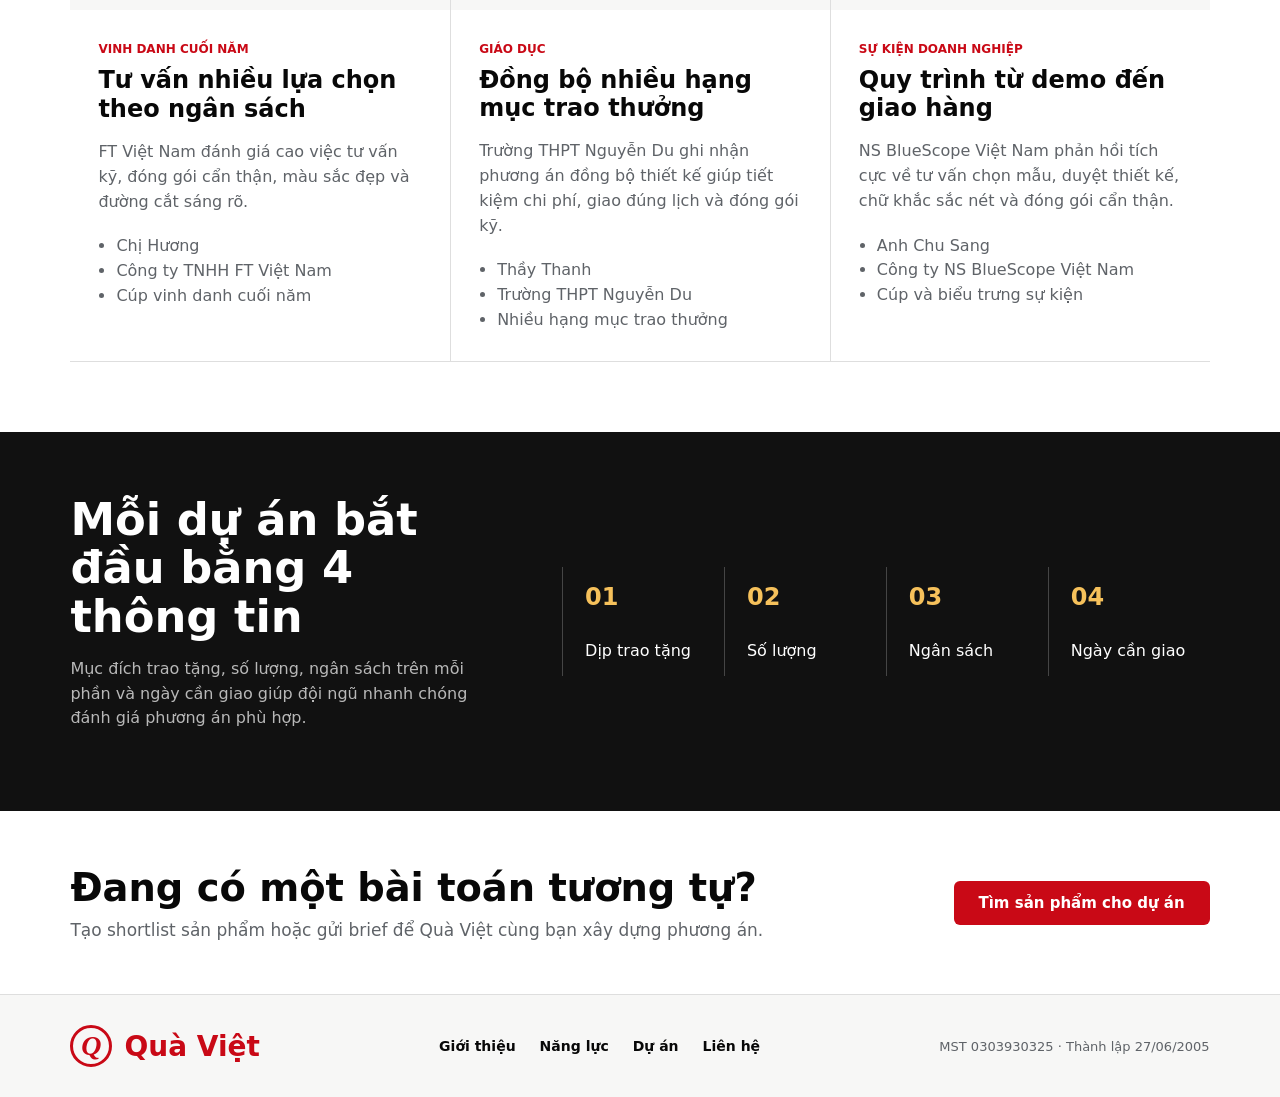
==== commit 86c51211: "Add verified QuaViet company information" ====
--- a/du-an.html
+++ b/du-an.html
@@ -10,29 +10,29 @@
   <body>
     <header class="site-header brand-page-header">
       <a class="brand" href="index.html" aria-label="Trang chủ Quà Việt"><span class="brand-mark">Q</span><span>Quà Việt</span></a>
-      <nav class="nav-links" aria-label="Điều hướng chính"><a href="gioi-thieu.html">Giới thiệu</a><a href="index.html#products">Sản phẩm</a><a href="nang-luc.html">Năng lực</a><a class="active" href="du-an.html">Dự án</a><a href="index.html#personalize">Cá nhân hóa</a></nav>
+      <nav class="nav-links" aria-label="Điều hướng chính"><a href="gioi-thieu.html">Giới thiệu</a><a href="index.html#products">Sản phẩm</a><a href="nang-luc.html">Năng lực</a><a class="active" href="du-an.html">Dự án</a><a href="index.html#personalize">Cá nhân hóa</a><a href="lien-he.html">Liên hệ</a></nav>
       <div class="header-actions"><a class="button button-primary" href="index.html#products">Trao đổi dự án</a></div>
       <button class="menu-button" type="button" aria-label="Mở menu"><span></span><span></span><span></span></button>
     </header>
 
     <main class="brand-page">
-      <section class="projects-hero"><div><h1>Những bài toán trao tặng Quà Việt có thể giải quyết</h1><p>Các dự án dưới đây minh họa phạm vi triển khai theo mô hình chương trình. Thông tin được trình bày theo loại nhu cầu, không sử dụng tên khách hàng khi chưa có quyền công bố.</p></div><a class="button button-outline" href="nang-luc.html">Xem quy trình kiểm soát</a></section>
+      <section class="projects-hero"><div><h1>Những chương trình được khách hàng ghi nhận</h1><p>Các tình huống dưới đây được tổng hợp từ phản hồi khách hàng đã công bố trên Quà Việt, từ vinh danh cuối năm đến giải thưởng giáo dục và cúp theo nhận diện riêng.</p></div><a class="button button-outline" href="nang-luc.html">Xem quy trình kiểm soát</a></section>
 
       <section class="featured-project">
         <div class="featured-project-media"><img src="assets/quaviet-recognition-award.png" alt="Award và giftset cho chương trình vinh danh" /></div>
-        <div class="featured-project-copy"><span>Chương trình vinh danh toàn quốc</span><h2>120 award cá nhân hóa, 3 điểm giao</h2><p>Giải pháp dành cho chương trình cần đồng nhất thiết kế nhưng thay đổi tên, danh hiệu và đơn vị của từng người nhận.</p><dl><div><dt>Nhu cầu</dt><dd>Vinh danh nhân viên theo chi nhánh</dd></div><div><dt>Giải pháp</dt><dd>Award pha lê, bảng tên, hộp trao tặng và dữ liệu cá nhân hóa</dd></div><div><dt>Kiểm soát</dt><dd>Duyệt mockup, đối chiếu danh sách, đóng gói theo điểm giao</dd></div></dl><a class="button button-primary" href="index.html#personalize">Xem module cá nhân hóa</a></div>
+        <div class="featured-project-copy"><span>Thiết kế theo bộ nhận diện</span><h2>Cúp thương hiệu kết hợp kính và kim loại</h2><p>Khách hàng Gas Petrolimex ghi nhận logo được khắc sắc nét, hình khối và màu sắc bám sát bản vẽ, cùng quá trình duyệt mẫu và chỉnh sửa linh hoạt.</p><dl><div><dt>Khách hàng</dt><dd>Công ty TNHH Gas Petrolimex</dd></div><div><dt>Nhu cầu</dt><dd>Thiết kế cúp theo bộ nhận diện thương hiệu riêng</dd></div><div><dt>Điểm nổi bật</dt><dd>Phối vật liệu kính – kim loại và duyệt mẫu trước sản xuất</dd></div></dl><a class="button button-primary" href="index.html#personalize">Xem module cá nhân hóa</a></div>
       </section>
 
       <section class="project-cases">
-        <article><img src="assets/product-tet-giftset.png" alt="Corporate giftset Quà Việt" /><div><span>Tri ân đối tác</span><h3>300 corporate giftset theo nhóm người nhận</h3><p>Cấu hình hộp quà, sleeve thương hiệu và thông điệp riêng cho từng nhóm khách hàng.</p><ul><li>Ngân sách theo cấp đối tác</li><li>Thiệp và sleeve đồng bộ</li><li>Đóng gói theo danh sách</li></ul></div></article>
-        <article><img src="assets/product-medals.png" alt="Huy chương sự kiện Quà Việt" /><div><span>Sự kiện &amp; thể thao</span><h3>800 huy chương và bộ trao giải sân khấu</h3><p>Hệ thống hạng mục vàng, bạc, đồng với dây đeo theo màu chương trình và lịch giao cố định.</p><ul><li>Sản xuất số lượng lớn</li><li>Phân hạng rõ ràng</li><li>Khóa tiến độ theo ngày sự kiện</li></ul></div></article>
-        <article><img src="assets/product-trophy.png" alt="Trophy thiết kế theo thương hiệu" /><div><span>Giải thưởng thương hiệu</span><h3>Trophy thiết kế riêng cho chương trình thường niên</h3><p>Phát triển hình dáng và vật liệu theo biểu tượng thương hiệu, kết hợp bảng tên từng hạng mục.</p><ul><li>Concept theo nhận diện</li><li>Mockup trước sản xuất</li><li>Hộp trao tặng đồng bộ</li></ul></div></article>
+        <article><img src="assets/quaviet-recognition-award.png" alt="Cúp vinh danh cuối năm Quà Việt" /><div><span>Vinh danh cuối năm</span><h3>Tư vấn nhiều lựa chọn theo ngân sách</h3><p>FT Việt Nam đánh giá cao việc tư vấn kỹ, đóng gói cẩn thận, màu sắc đẹp và đường cắt sáng rõ.</p><ul><li>Chị Hương</li><li>Công ty TNHH FT Việt Nam</li><li>Cúp vinh danh cuối năm</li></ul></div></article>
+        <article><img src="assets/product-medals.png" alt="Giải thưởng giáo dục Quà Việt" /><div><span>Giáo dục</span><h3>Đồng bộ nhiều hạng mục trao thưởng</h3><p>Trường THPT Nguyễn Du ghi nhận phương án đồng bộ thiết kế giúp tiết kiệm chi phí, giao đúng lịch và đóng gói kỹ.</p><ul><li>Thầy Thanh</li><li>Trường THPT Nguyễn Du</li><li>Nhiều hạng mục trao thưởng</li></ul></div></article>
+        <article><img src="assets/product-trophy.png" alt="Cúp và biểu trưng sự kiện Quà Việt" /><div><span>Sự kiện doanh nghiệp</span><h3>Quy trình từ demo đến giao hàng</h3><p>NS BlueScope Việt Nam phản hồi tích cực về tư vấn chọn mẫu, duyệt thiết kế, chữ khắc sắc nét và đóng gói cẩn thận.</p><ul><li>Anh Chu Sang</li><li>Công ty NS BlueScope Việt Nam</li><li>Cúp và biểu trưng sự kiện</li></ul></div></article>
       </section>
 
       <section class="project-method"><div><h2>Mỗi dự án bắt đầu bằng 4 thông tin</h2><p>Mục đích trao tặng, số lượng, ngân sách trên mỗi phần và ngày cần giao giúp đội ngũ nhanh chóng đánh giá phương án phù hợp.</p></div><ol><li><strong>01</strong><span>Dịp trao tặng</span></li><li><strong>02</strong><span>Số lượng</span></li><li><strong>03</strong><span>Ngân sách</span></li><li><strong>04</strong><span>Ngày cần giao</span></li></ol></section>
       <section class="trust-cta"><div><h2>Đang có một bài toán tương tự?</h2><p>Tạo shortlist sản phẩm hoặc gửi brief để Quà Việt cùng bạn xây dựng phương án.</p></div><a class="button button-primary" href="index.html#products">Tìm sản phẩm cho dự án</a></section>
     </main>
-    <footer class="brand-footer"><a class="brand" href="index.html"><span class="brand-mark">Q</span><span>Quà Việt</span></a><div><a href="gioi-thieu.html">Giới thiệu</a><a href="nang-luc.html">Năng lực</a><a href="du-an.html">Dự án</a></div><span>Nền tảng Quà tặng &amp; Vinh danh doanh nghiệp</span></footer>
+    <footer class="brand-footer"><a class="brand" href="index.html"><span class="brand-mark">Q</span><span>Quà Việt</span></a><div><a href="gioi-thieu.html">Giới thiệu</a><a href="nang-luc.html">Năng lực</a><a href="du-an.html">Dự án</a><a href="lien-he.html">Liên hệ</a></div><span>MST 0303930325 · Thành lập 27/06/2005</span></footer>
     <script src="brand-pages.js"></script>
   </body>
 </html>
--- a/styles.css
+++ b/styles.css
@@ -2770,6 +2770,231 @@
   font-size: 24px;
 }
 
+.technology-section {
+  background: var(--surface-soft);
+  display: grid;
+  gap: 56px;
+  grid-template-columns: 0.7fr 1.3fr;
+  padding: 70px 5.5vw;
+}
+
+.technology-grid {
+  border-top: 1px solid var(--line);
+  display: grid;
+  grid-template-columns: 1fr 1fr;
+}
+
+.technology-grid article {
+  border-bottom: 1px solid var(--line);
+  padding: 22px;
+}
+
+.technology-grid article:nth-child(odd) {
+  border-right: 1px solid var(--line);
+}
+
+.technology-grid strong {
+  color: var(--red);
+  display: block;
+  font-size: 17px;
+  margin-bottom: 8px;
+}
+
+.technology-grid p {
+  color: var(--muted);
+  line-height: 1.5;
+  margin: 0;
+}
+
+.contact-hero {
+  align-items: end;
+  border-bottom: 1px solid var(--line);
+  display: grid;
+  gap: 50px;
+  grid-template-columns: 1fr auto;
+  min-height: 500px;
+  padding: 72px 5.5vw 54px;
+}
+
+.contact-hero h1 {
+  font-size: clamp(44px, 5.3vw, 76px);
+  line-height: 0.99;
+  margin: 0;
+  max-width: 850px;
+}
+
+.contact-hero p {
+  color: var(--muted);
+  font-size: 19px;
+  line-height: 1.55;
+  margin: 24px 0 0;
+  max-width: 760px;
+}
+
+.contact-primary-actions {
+  display: grid;
+  gap: 12px;
+}
+
+.location-grid {
+  display: grid;
+  grid-template-columns: 1fr 1fr;
+  padding: 0 5.5vw 70px;
+}
+
+.location-grid article {
+  border-bottom: 1px solid var(--line);
+  padding: 54px 54px 46px 0;
+}
+
+.location-grid article + article {
+  border-left: 1px solid var(--line);
+  padding-left: 54px;
+}
+
+.location-grid article > span,
+.contact-support > div:first-child > span {
+  color: var(--red);
+  display: block;
+  font-size: 12px;
+  font-weight: 820;
+  margin-bottom: 10px;
+  text-transform: uppercase;
+}
+
+.location-grid h2 {
+  font-size: clamp(30px, 3.4vw, 48px);
+  margin: 0 0 8px;
+}
+
+.location-grid article > p {
+  color: var(--muted);
+  font-size: 17px;
+  margin: 0 0 28px;
+}
+
+.location-grid dl {
+  margin: 0;
+}
+
+.location-grid dl div {
+  border-top: 1px solid var(--line);
+  display: grid;
+  gap: 18px;
+  grid-template-columns: 110px 1fr;
+  padding: 14px 0;
+}
+
+.location-grid dt {
+  color: var(--muted);
+  font-size: 13px;
+}
+
+.location-grid dd {
+  font-weight: 680;
+  line-height: 1.45;
+  margin: 0;
+}
+
+.contact-support {
+  background: #111;
+  color: #fff;
+  display: grid;
+  gap: 60px;
+  grid-template-columns: 0.6fr 1.4fr;
+  padding: 64px 5.5vw;
+}
+
+.contact-support h2 {
+  font-size: clamp(30px, 3.4vw, 48px);
+  line-height: 1.08;
+  margin: 0;
+}
+
+.support-list {
+  display: grid;
+  grid-template-columns: repeat(3, 1fr);
+}
+
+.support-list article {
+  border-left: 1px solid rgba(255, 255, 255, 0.2);
+  display: grid;
+  gap: 10px;
+  padding: 8px 24px;
+}
+
+.support-list article > a {
+  color: #f6c15b;
+  font-size: 20px;
+  font-weight: 780;
+}
+
+.support-list p {
+  color: rgba(255, 255, 255, 0.7);
+  line-height: 1.45;
+  margin: 0;
+}
+
+.contact-checklist {
+  align-items: center;
+  display: grid;
+  gap: 50px;
+  grid-template-columns: 0.65fr 1.35fr;
+  padding: 64px 5.5vw;
+}
+
+.contact-checklist h2 {
+  font-size: clamp(30px, 3.2vw, 46px);
+  margin: 0 0 12px;
+}
+
+.contact-checklist p {
+  color: var(--muted);
+  line-height: 1.5;
+  margin: 0;
+}
+
+.contact-checklist ol {
+  display: grid;
+  grid-template-columns: repeat(5, 1fr);
+  list-style: none;
+  margin: 0;
+  padding: 0;
+}
+
+.contact-checklist li {
+  border-left: 1px solid var(--line);
+  display: grid;
+  gap: 24px;
+  padding: 14px 18px;
+}
+
+.contact-checklist li strong {
+  color: var(--red);
+  font-size: 22px;
+}
+
+.contact-checklist li span {
+  font-size: 14px;
+  font-weight: 680;
+  line-height: 1.35;
+}
+
+.company-record {
+  align-items: center;
+  background: var(--surface-soft);
+  border-top: 1px solid var(--line);
+  color: var(--muted);
+  display: flex;
+  gap: 30px;
+  justify-content: center;
+  padding: 24px 5.5vw;
+}
+
+.company-record strong {
+  color: var(--ink);
+}
+
 @media (max-width: 980px) {
   .brand-hero,
   .capability-hero,
@@ -2780,6 +3005,13 @@
     grid-template-columns: 1fr;
   }
 
+  .technology-section,
+  .contact-hero,
+  .contact-support,
+  .contact-checklist {
+    grid-template-columns: 1fr;
+  }
+
   .trust-principles,
   .project-cases {
     grid-template-columns: 1fr;
@@ -2807,6 +3039,20 @@
 
   .brand-footer > div {
     justify-content: start;
+  }
+
+  .support-list {
+    grid-template-columns: 1fr;
+  }
+
+  .support-list article {
+    border-left: 0;
+    border-top: 1px solid rgba(255, 255, 255, 0.2);
+    padding: 20px 0;
+  }
+
+  .contact-checklist ol {
+    grid-template-columns: repeat(3, 1fr);
   }
 }
 
@@ -2922,6 +3168,72 @@
     grid-template-columns: repeat(2, 1fr);
   }
 
+  .technology-section,
+  .contact-hero,
+  .contact-support,
+  .contact-checklist {
+    padding-left: 18px;
+    padding-right: 18px;
+  }
+
+  .technology-section {
+    gap: 30px;
+    padding-bottom: 42px;
+    padding-top: 42px;
+  }
+
+  .technology-grid {
+    grid-template-columns: 1fr;
+  }
+
+  .technology-grid article,
+  .technology-grid article:nth-child(odd) {
+    border-right: 0;
+    padding: 20px 0;
+  }
+
+  .contact-hero {
+    align-items: start;
+    gap: 28px;
+    min-height: 0;
+    padding-bottom: 40px;
+    padding-top: 44px;
+  }
+
+  .contact-hero h1 {
+    font-size: 38px;
+    line-height: 1.05;
+  }
+
+  .location-grid {
+    grid-template-columns: 1fr;
+    padding: 0 18px 42px;
+  }
+
+  .location-grid article,
+  .location-grid article + article {
+    border-left: 0;
+    padding: 36px 0;
+  }
+
+  .contact-support,
+  .contact-checklist {
+    gap: 30px;
+    padding-bottom: 42px;
+    padding-top: 42px;
+  }
+
+  .contact-checklist ol {
+    grid-template-columns: 1fr 1fr;
+  }
+
+  .company-record {
+    align-items: flex-start;
+    flex-direction: column;
+    gap: 8px;
+    padding: 24px 18px;
+  }
+
   .brand-footer {
     align-items: start;
     padding: 28px 18px;
